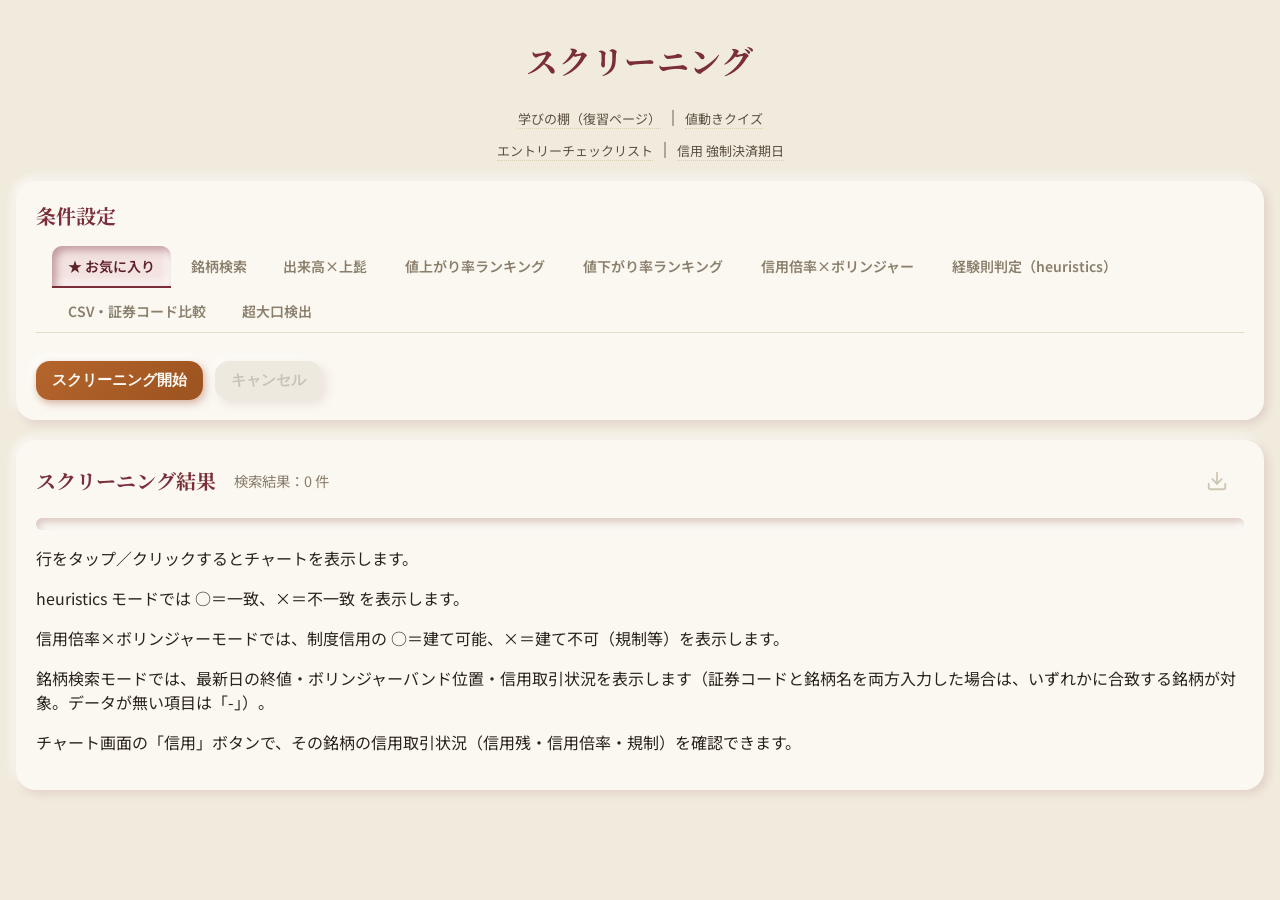
==== index.html @ 213afb53 "Add files via upload" ====
<!DOCTYPE html>
<html lang="ja">
<head>
  <meta charset="UTF-8">
  <title>スクリーニング</title>
  <meta name="viewport" content="width=device-width, initial-scale=1">

  <link rel="icon" href="assets/favicon.ico">
  <link rel="apple-touch-icon" sizes="180x180" href="assets/apple-touch-icon-v3.png">
  <link rel="apple-touch-icon-precomposed" sizes="180x180" href="assets/apple-touch-icon-v3.png">
  <!-- ============================
       apple-touch-icon について（2026-07 修正・複数回）

       [1回目の修正]
       旧仕様では favicon.ico（最大でも64x64までしか解像度を持たない）を
       apple-touch-icon としても兼用していたため、iOSの「ホーム画面に追加」機能が
       要求する180x180にアップスケールされ、ぼやけて表示されていた。
       さらに favicon.ico は角丸＋透過を持たせていたため、iOS側が透過部分を
       正しく扱えず縁が不自然に見える一因にもなっていた。
       apple-touch-icon.png は 180x180・透過なし（フルブリードの正方形）の
       専用画像とし、角丸のマスキングはiOS側に任せる想定で作成した。

       [2回目の修正]
       1回目の修正後も「解像度が変わらずぼやけて見える」という報告があった。
       画像ファイル自体（180x180・透過なし）は正しく生成できていたため、
       原因は画像ではなく iOS Safari 側のアイコンキャッシュと判断した。
       Safari は「ホーム画面に追加」時に取得したアイコンを、同一URLに対して
       長期間キャッシュする（サーバー側でファイルを更新しても、既にホーム画面に
       追加済みのアイコンや、Safari内部のキャッシュは自動的には更新されない）。
       対策として、ファイル名自体をバージョン付きに変更した
       （＝新しいURLとして扱われるため、既存のキャッシュと衝突しない）。
       あわせて apple-touch-icon-precomposed も同じ画像で追加（iOSの一部
       バージョン・キャッシュ状態でこちらが優先される場合があるための保険）。
       さらに、iOSが <link> タグを参照できなかった場合のフォールバックとして
       サイトルート直下にも同じ画像を apple-touch-icon.png という名前で
       配置している（Appleのドキュメントに基づく既定の探索パスへの対応。
       index.html と同じ階層に配置すること）。

       [3回目の修正：2026-07]
       2回目の修正後、「デザインは新しいものに変わっているが、依然として
       ぼやけて見える」という報告があった。これは新しいファイルが確実に
       端末へ届いていることを意味するため、キャッシュではなく画像自体の
       鮮明さを疑い、生成過程を見直した。
       旧生成過程は 4096px（4倍スーパーサンプリング）で描画 →
       1024pxへ縮小 → そこからさらに180pxへ縮小、という2段階リサイズだった。
       検証の結果、この2段階リサイズによる鮮明さへの実害は測定上ほぼ
       確認できなかった（エッジ部分の遷移ピクセル比率で比較して誤差程度）ため、
       画像生成自体が主原因である可能性は低いと判断している。
       とはいえリサイズ回数を減らすこと自体は理論上デメリットがないため、
       1440px（8倍スーパーサンプリング）で描画してから180pxへ直接1回で
       縮小する方式に変更し、わずかな改善余地も潰した
       （ファイル名を apple-touch-icon-v3.png に変更）。
       それでも改善しない場合、原因は画像ファイルではなく、
       ①端末のホーム画面に残っている旧アイコンのキャッシュ、
       ②iOS の「ホーム画面のカスタマイズ」設定（ティント/ダーク表示等）、
       のいずれかである可能性が高い。ユーザー側での確認手順は
       README（もしくはサポート窓口）に別途案内する。
  ============================ -->

  <!-- ============================
       Webフォント（セルフホスト）
       見出し/テーブルヘッダ: Noto Serif JP／本文: Noto Sans JP／数値: Inter
       実体は assets/fonts/fonts.css の @font-face 定義を参照
  ============================ -->
  <link rel="stylesheet" href="assets/fonts/fonts.css">

  <link rel="stylesheet" href="css/style.css">
  <!-- 情報モーダル（エントリーチェックリスト・強制決済期日）用。style.css は変更しない（2026-10 追加） -->
  <link rel="stylesheet" href="css/info-modal.css">

  <!-- ============================
       外部ライブラリ（必須）
  ============================ -->
  <script src="libs/xlsx.full.min.js"></script>
  <script src="libs/lightweight-charts.standalone.production.js"></script>

  <!-- ============================
       スクリーニング処理
  ============================ -->
  <script defer src="js/screening.js"></script>
  <!-- 信用取引パネル（チャートモーダル内。2026-09 追加）。chart-main.js が発火する
       chartModalOpened / chartModalClosed イベントで連動する（screening.js には依存しない） -->
  <script defer src="js/margin-panel.js"></script>

  <!-- ============================
       チャート関連
       ES Modules化（2026-07）：chart-indicators.js / chart-data.js /
       chart-price.js / chart-rci.js / chart-macd.js / chart-sync.js は
       chart-main.js から import され、依存関係はモジュール側で解決される。
       そのため <script> タグは type="module" のエントリーポイント
       （chart-main.js）1本のみでよい。
       type="module" のスクリプトは defer 相当（DOMパース後・文書内の
       出現順で実行）であり、旧来の defer 構成と読み込みタイミングは変わらない。
  ============================ -->
  <script type="module" src="js/chart/chart-main.js"></script>
  <!-- 情報モーダル（2026-10 追加）。chart-main.js とは互いに依存しない -->
  <script type="module" src="js/info/info-main.js"></script>
</head>

<body>
  <div class="app-container">

    <!-- ============================
         ヘッダー
    ============================ -->
    <header class="app-header">
      <h1>スクリーニング</h1>
      <!-- 復習ページへの導線（2026-09 追加。学びの棚：目次・しおり・メモ機能） -->
      <!-- 値動きクイズへの導線（2026-10 追加） -->
      <nav class="app-header-nav">
        <a href="pages/review.html">学びの棚（復習ページ）</a>
        ｜
        <a href="pages/quiz.html">値動きクイズ</a>
      </nav>
      <!-- 情報モーダルの起動ボタン（2026-10 追加。ページ遷移ではなくモーダルを開くため、リンクとは別の行に置く）。
           data-role="info-modal-open" / data-modal-target はフック属性（class はスタイル専用） -->
      <nav class="app-header-nav" aria-label="情報モーダル">
        <button id="entryChecklistOpenBtn" type="button" class="app-header-nav-btn"
                data-role="info-modal-open" data-modal-target="entryChecklistModal"
                aria-haspopup="dialog">エントリーチェックリスト</button>
        ｜
        <button id="marginDeadlineOpenBtn" type="button" class="app-header-nav-btn"
                data-role="info-modal-open" data-modal-target="marginDeadlineModal"
                aria-haspopup="dialog">信用 強制決済期日</button>
      </nav>
    </header>

    <!-- ============================
         条件設定
    ============================ -->
    <section class="card controls-card">
      <h2>条件設定</h2>

      <!-- ============================
           条件設定ローディングオーバーレイ
      ============================ -->
      <div id="controlsLoadingOverlay" class="loading-overlay hidden">
        <div class="spinner"></div>
        <p>日付データ取得中…</p>
      </div>

      <!-- ============================
           モード切替タブ
      ============================ -->
      <div class="mode-tabs" role="tablist">
        <label class="mode-tab">
          <input type="radio" name="searchMode" value="favorite" checked>
          <span>★ お気に入り</span>
        </label>
        <label class="mode-tab">
          <input type="radio" name="searchMode" value="symbolSearch">
          <span>銘柄検索</span>
        </label>
        <label class="mode-tab">
          <input type="radio" name="searchMode" value="ratio">
          <span>出来高×上髭<span data-role="favorite-tab-mark" data-favorite-mode="ratio"></span></span>
        </label>
        <label class="mode-tab">
          <input type="radio" name="searchMode" value="date">
          <span>値上がり率ランキング<span data-role="favorite-tab-mark" data-favorite-mode="date"></span></span>
        </label>
        <label class="mode-tab">
          <input type="radio" name="searchMode" value="dateDown">
          <span>値下がり率ランキング<span data-role="favorite-tab-mark" data-favorite-mode="dateDown"></span></span>
        </label>
        <label class="mode-tab">
          <input type="radio" name="searchMode" value="marginBb">
          <span>信用倍率×ボリンジャー<span data-role="favorite-tab-mark" data-favorite-mode="marginBb"></span></span>
        </label>
        <label class="mode-tab">
          <input type="radio" name="searchMode" value="heuristics">
          <span>経験則判定（heuristics）</span>
        </label>
        <label class="mode-tab">
          <input type="radio" name="searchMode" value="compare">
          <span>CSV・証券コード比較</span>
        </label>
        <label class="mode-tab">
          <input type="radio" name="searchMode" value="block">
          <span>超大口検出<span data-role="favorite-tab-mark" data-favorite-mode="block"></span></span>
        </label>
      </div>

      <!-- ============================
           モードごとの条件パネル
           表示・非表示は style.css の .mode-panel（:has() セレクタ）で切り替える。
           JS 側の状態管理（initSearchMode）は変更していない。
      ============================ -->
      <div class="mode-panels">

        <!-- モード：出来高 × 上髭 -->
        <div class="mode-panel" data-mode="ratio">
          <div class="mode-conditions" id="ratioConditions">
            <label>出来高倍率以上
              <input id="volumeRatio" type="number" value="5" step="0.5">
            </label>
            <label>上髭実体比以上
              <input id="shadowRatio" type="number" value="1" step="0.5">
            </label>
            <label>出来高以上
              <input id="minVolume" type="number" value="1000000" step="100000" min="0">
            </label>
            <label>日付
              <select id="ratioDateSelect"></select>
            </label>
            <div data-exclude-markets-slot></div>

            <button type="button" id="ratioFavoriteBtn" class="btn ghost favorite-toggle-btn" data-favorite-mode="ratio" data-role="favorite-toggle-btn" title="お気に入りに登録">☆</button>
          </div>
        </div>

        <!-- モード：値上がり率ランキング -->
        <div class="mode-panel" data-mode="date">
          <div class="mode-conditions" id="dateConditions">
            <label>日付
              <select id="dateSelect" disabled></select>
            </label>

            <button type="button" id="dateFavoriteBtn" class="btn ghost favorite-toggle-btn" data-favorite-mode="date" data-role="favorite-toggle-btn" title="お気に入りに登録">☆</button>
          </div>
        </div>

        <!-- モード：値下がり率ランキング（API は date_ranking + ranking_direction=down。値上がり率ランキングの逆順） -->
        <div class="mode-panel" data-mode="dateDown">
          <div class="mode-conditions" id="dateDownConditions">
            <label>日付
              <select id="dateDownSelect" disabled></select>
            </label>

            <button type="button" id="dateDownFavoriteBtn" class="btn ghost favorite-toggle-btn" data-favorite-mode="dateDown" data-role="favorite-toggle-btn" title="お気に入りに登録">☆</button>
          </div>
        </div>

        <!-- モード：信用倍率 × ボリンジャーバンド（信用の実値は最新の margin アーカイブを参照） -->
        <div class="mode-panel" data-mode="marginBb">
          <div class="mode-conditions" id="marginBbConditions">
            <label>信用倍率以上（倍）
              <input id="marginBbRatio" type="number" value="5" step="0.5" min="0.1" disabled>
            </label>
            <label>買残以上（株）
              <input id="marginBbMinBuyBalance" type="number" value="100000" step="10000" min="0" disabled>
            </label>
            <label>ボリンジャーバンドのエリア
              <select id="marginBbZoneSelect" disabled>
                <option value="upper3" selected>+3σ以上</option>
                <option value="upper2">+2σ以上</option>
                <option value="upper1">+1σ以上</option>
              </select>
            </label>
            <label>日付
              <select id="marginBbDateSelect" disabled></select>
            </label>
            <div data-exclude-markets-slot></div>

            <button type="button" id="marginBbFavoriteBtn" class="btn ghost favorite-toggle-btn" data-favorite-mode="marginBb" data-role="favorite-toggle-btn" title="お気に入りに登録">☆</button>
          </div>
        </div>

        <!-- モード：銘柄検索（証券コード完全一致・銘柄名あいまい検索。両方入力時は OR 条件）。
             結果の列構成は marginBb と同一。基準日は常に最新日（日付セレクタなし）。
             詳細は仕様書.md の scripts.screening.ui.modes.symbolSearch を参照 -->
        <div class="mode-panel" data-mode="symbolSearch">
          <div class="mode-conditions" id="symbolSearchConditions">
            <label>証券コード（4桁・カンマ区切りで複数可・完全一致）
              <input id="symbolSearchCodes" type="text" placeholder="例: 7203,9984" autocomplete="off" disabled>
            </label>
            <label>銘柄名（あいまい検索）
              <input id="symbolSearchName" type="text" placeholder="例: トヨタ" maxlength="50" autocomplete="off" disabled>
            </label>
          </div>
        </div>

        <!-- モード：経験則判定 -->
        <div class="mode-panel" data-mode="heuristics">
          <div class="mode-conditions" id="heuristicsConditions">
            <label>日付
              <select id="heuristicsDateSelect" disabled></select>
            </label>
            <label>証券コード（任意・4桁・カンマ区切りで複数可）
              <input id="heuristicsCodes" type="text" placeholder="例: 7203,9984" disabled>
            </label>
            <div data-exclude-markets-slot></div>
          </div>
        </div>

        <!-- モード：CSV/証券コード比較 -->
        <div class="mode-panel" data-mode="compare">
          <div class="mode-conditions" id="compareConditions">
            <fieldset class="compare-source-fieldset" disabled>
              <legend>入力方法</legend>
              <label class="compare-source-option">
                <input type="radio" name="compareSource" value="csv" checked>
                <span class="compare-source-label">CSVアップロード</span>
                <input type="file" id="compareCsvFile" accept=".csv">
              </label>
              <label class="compare-source-option">
                <input type="radio" name="compareSource" value="code">
                <span class="compare-source-label">証券コード指定</span>
                <input type="text" id="compareCodes" placeholder="例: 7203,9984">
              </label>
            </fieldset>
            <fieldset class="compare-date-fieldset" disabled>
              <legend>比較期間</legend>
              <label>比較元日付
                <select id="compareFromDate"></select>
              </label>
              <span class="compare-date-arrow">→</span>
              <label>比較先日付
                <select id="compareToDateSelect"></select>
              </label>
              <label class="compare-all-market-days-option">
                <input type="checkbox" id="compareAllMarketDays">
                比較先日付までの全営業日と比較する
              </label>
            </fieldset>
          </div>
        </div>

        <!-- モード：超大口検出 -->
        <div class="mode-panel" data-mode="block">
          <div class="mode-conditions" id="blockConditions">
            <label>日付（1分足の取得制約上、直近の取引日のみ選択可）
              <select id="blockDateSelect" disabled></select>
            </label>
            <label>検出しきい値（億円）以上
              <input id="blockThresholdYen" type="number" value="1" step="0.1" min="0.1" disabled>
            </label>
            <label>事前絞り込み候補数（日次売買代金の上位）
              <input id="blockCandidateLimit" type="number" value="50" step="10" min="1" disabled>
            </label>
            <div data-exclude-markets-slot></div>

            <button type="button" id="blockFavoriteBtn" class="btn ghost favorite-toggle-btn" data-favorite-mode="block" data-role="favorite-toggle-btn" title="お気に入りに登録">☆</button>
          </div>
        </div>

        <!-- モード：お気に入り（2026-09 追加。各モードの☆ボタンで保存した条件を、
             実行のたびに最新の日付で一括実行する。対象外のモード（compare・
             heuristics）とその理由は screening.js の FAVORITE_MODES 定義・
             main.py の ALLOWED_FAVORITE_MODES を参照。 -->
        <div class="mode-panel" data-mode="favorite">
          <div class="mode-conditions" id="favoriteConditions">
            <p class="hint">各モードの条件パネルにある☆ボタンで登録した条件を、実行のたびに最新の日付で一括実行します（保存した日付そのものではなく、実行時点の最新日付を使用します）。</p>
            <p id="favoriteEmpty" class="hint">お気に入り登録された条件がありません。各モードの条件パネルにある☆ボタンから登録してください。</p>
            <div id="favoriteList" class="favorite-list"></div>
          </div>
        </div>
      </div>
      
      <div class="buttons-row">
        <button id="startBtn" class="btn primary">スクリーニング開始</button>
        <button id="cancelBtn" class="btn secondary" disabled>キャンセル</button>
        <span id="elapsedTime" class="elapsed-time"></span>
      </div>
    </section>

    <!-- ============================
         結果テーブル
    ============================ -->
    <section id="resultSection" class="card table-card">
      <div class="result-section-header">
        <h2>スクリーニング結果</h2>
        <span id="resultCount" class="result-count">検索結果：0 件</span>
        <span id="compareMatchRate" class="result-count compare-match-rate hidden"></span>
        <button id="csvDownloadBtn" class="btn ghost csv-download-btn" title="CSVダウンロード" disabled>
          <!-- ダウンロードアイコン（SVG / Material Design "download" 相当） -->
          <svg xmlns="http://www.w3.org/2000/svg" width="22" height="22" viewBox="0 0 24 24"
               fill="none" stroke="currentColor" stroke-width="2"
               stroke-linecap="round" stroke-linejoin="round" aria-hidden="true">
            <path d="M21 15v4a2 2 0 0 1-2 2H5a2 2 0 0 1-2-2v-4"/>
            <polyline points="7 10 12 15 17 10"/>
            <line x1="12" y1="15" x2="12" y2="3"/>
          </svg>
        </button>
      </div>

      <div id="loadingOverlay" class="loading-overlay hidden">
        <div class="spinner"></div>
        <p>サーバーへリクエスト中…</p>
      </div>

      <!-- ============================
           固定ヘッダ＋本体テーブルを1枚のトレイとして見せるラッパー
           （凹型のニューモーフィズム表現。内部の #resultTableStickyWrap /
             #resultTableScrollOuter の id・構造・screening.js からの
             参照方法は変更していない）
      ============================ -->
      <div class="table-well" id="singleResultWell">

        <!-- 固定ヘッダ専用テーブル -->
        <div class="table-header-sticky" id="resultTableStickyWrap">
          <table id="resultTableSticky" class="result-table">
            <thead id="resultHeaderSticky"></thead>
          </table>
        </div>

        <!-- 本体テーブル（横スクロール） -->
        <div class="table-scroll-outer" id="resultTableScrollOuter">
          <table id="resultTable" class="result-table">
            <thead id="resultHeaderBody" aria-hidden="true"></thead>
            <tbody></tbody>
          </table>
        </div>

      </div>

      <!-- お気に入りモード専用の結果表示エリア（2026-09 追加）。
           条件ごとに見出し付きの表を縦に並べる。#singleResultWell（上記）は使わず、
           screening.js の runFavoriteScreening() が renderFavoriteResults() を通じて
           buildFavoriteSectionEl() で1条件につき1つの favorite-section ブロックを追加する。
           各ブロックの <thead> は position: sticky; top: 0 とし（.favorite-section-scroll
           内で完結する単純なCSS指定のみで、#resultTableStickyWrap のような固定ヘッダ専用の
           二重テーブル・JSでの列幅/横スクロール同期は行わない）、複数ブロックが縦に並んでも
           ブラウザの sticky の標準動作により、スクロール中は各ブロックの見出しが上部に留まり、
           次のブロックへ差し掛かると自然に入れ替わる。
           トレードオフとして、通常の結果テーブルにある「コード・銘柄名列の横スクロール中の
           固定表示」はお気に入りモードでは提供しない（横スクロールすると隠れる）。詳細は
           仕様書.md の scripts.screening.ui.modes.favorite を参照。 -->
      <div id="favoriteResultsContainer" class="favorite-results-container hidden"></div>

      <p class="hint">行をタップ／クリックするとチャートを表示します。</p>
      <p class="hint">heuristics モードでは ○＝一致、×＝不一致 を表示します。</p>
      <p class="hint">信用倍率×ボリンジャーモードでは、制度信用の ○＝建て可能、×＝建て不可（規制等）を表示します。</p>
      <p class="hint">銘柄検索モードでは、最新日の終値・ボリンジャーバンド位置・信用取引状況を表示します（証券コードと銘柄名を両方入力した場合は、いずれかに合致する銘柄が対象。データが無い項目は「-」）。</p>
      <p class="hint">チャート画面の「信用」ボタンで、その銘柄の信用取引状況（信用残・信用倍率・規制）を確認できます。</p>
    </section>

    <!-- ============================
         チャートモーダル
    ============================ -->
    <div id="chartModal" class="modal">
      <div class="modal-backdrop" id="chartModalBackdrop"></div>

      <div class="modal-content">

        <div class="modal-header">
          <div id="chartHeaderLeft"></div>

          <div id="chartHeaderNav">
            <div class="timeframe-selector">
              <label><input type="radio" name="timeframe" value="1d" checked> 日足</label>
              <label><input type="radio" name="timeframe" value="1wk"> 週足</label>
              <label><input type="radio" name="timeframe" value="1mo"> 月足</label>
            </div>

            <button id="marginInfoBtn" type="button" class="btn small"
                    aria-expanded="false" aria-controls="marginInfoPanel"
                    title="信用残・信用倍率・規制の状況を表示">信用</button>
            <button id="prevChartBtn" class="btn small">前へ</button>
            <button id="nextChartBtn" class="btn small">次へ</button>
          </div>

          <button id="closeChartBtn" class="btn ghost">✕</button>
        </div>

        <div class="modal-body">

          <div id="chartLoadingOverlay">
            <div class="spinner"></div>
            <p>チャートデータ取得中…</p>
          </div>

          <!-- 2026-09：価格・RCI・MACD を1つの LightweightCharts インスタンスの
               3ペインへ統合したため、#rciContainer / #macdContainer を廃止した。
               （時間軸の3重描画・十字カーソルの非同期・価格軸幅の不揃いを解消） -->
          <div id="chartContainer"></div>

          <!-- 信用取引パネル（2026-09 追加）。JS からは id でのみ取得する。
               表示切替は class="hidden"（chartSettingsModal と同じ方式） -->
          <section id="marginInfoPanel" class="margin-info-panel hidden" aria-label="信用取引情報">
            <div id="marginInfoBody"></div>
          </section>

          <div id="chartSettingsBtn" class="chart-settings-btn">⚙️</div>

          <div id="chartSettingsModal" class="chart-settings-modal hidden">
            <!-- data-indicator-group：chart-main.js がトグルを一括取得するためのフック
                 （conventions.domHookAttributes。class はスタイル専用）。
                 値は chart-price.js のインジケータ記述子の key と一致させること。
                 2026-09：初期表示を「ローソク足＋出来高＋MA」に絞り、
                 ボリンジャーバンド・一目均衡表は既定 OFF（checked を外した）。
                 価格ペインに常時13本の線が重なることが可読性低下の主因だったため。
                 なお前回の選択状態は localStorage に保存され、次回開いた際に復元される。 -->
            <div class="settings-content">
              <label><input type="checkbox" id="toggleCandles" data-indicator-group="candle" checked> ローソク足を表示</label>
              <label><input type="checkbox" id="toggleVolume" data-indicator-group="volume" checked> 出来高を表示</label>
              <label><input type="checkbox" id="toggleMA" data-indicator-group="ma" checked> 移動平均線（MA）を表示</label>
              <label><input type="checkbox" id="toggleBB" data-indicator-group="bb"> ボリンジャーバンドを表示</label>
              <label><input type="checkbox" id="toggleIchimoku" data-indicator-group="ichimoku"> 一目均衡表を表示</label>
            </div>
          </div>

        </div>
      </div>
    </div>

    <!-- ============================
         エントリーチェックリスト（2026-10 追加）
         JS からは id / data-* のみで取得する。開閉は data-open 属性（CSS 専用フック）。
         表示内容は js/info/entry-checklist-data.js の定数から描画される。
    ============================ -->
    <div id="entryChecklistModal" class="modal info-modal" data-role="info-modal"
         role="dialog" aria-modal="true" aria-labelledby="entryChecklistTitle" tabindex="-1">
      <div class="modal-backdrop" data-role="info-modal-close"></div>
      <div class="modal-content">
        <div class="modal-header">
          <h2 id="entryChecklistTitle" class="info-modal-title">エントリーチェックリスト</h2>
          <button type="button" class="btn ghost" data-role="info-modal-close" aria-label="閉じる">✕</button>
        </div>
        <div class="modal-body info-modal-body">
          <section id="entryChecklistSummary" class="entry-checklist-summary" aria-live="polite"></section>
          <div id="entryChecklistBody"></div>
          <div class="info-modal-actions">
            <button id="entryChecklistResetBtn" type="button" class="btn secondary small">チェックをすべて解除</button>
          </div>
          <p class="info-modal-hint">自分で決めた基準に照らした確認用の表示であり、売買の推奨ではありません。チェックはリロードすると初期状態に戻ります。</p>
        </div>
      </div>
    </div>

    <!-- ============================
         信用取引 強制決済期日（2026-10 追加）
         表示内容は js/info/margin-deadline-data.js の定数から描画される。
    ============================ -->
    <div id="marginDeadlineModal" class="modal info-modal" data-role="info-modal"
         role="dialog" aria-modal="true" aria-labelledby="marginDeadlineTitle" tabindex="-1">
      <div class="modal-backdrop" data-role="info-modal-close"></div>
      <div class="modal-content">
        <div class="modal-header">
          <h2 id="marginDeadlineTitle" class="info-modal-title">信用取引 強制決済期日</h2>
          <button type="button" class="btn ghost" data-role="info-modal-close" aria-label="閉じる">✕</button>
        </div>
        <div class="modal-body info-modal-body">
          <p id="marginDeadlineUpdatedEl" class="info-modal-hint"></p>
          <div id="marginDeadlineBody"></div>
          <p class="info-modal-hint">掲載内容は各社の公式情報を自分で確認した時点のものです。条件は変更されることがあるため、取引前に必ず各社の公式ページでご確認ください。</p>
        </div>
      </div>
    </div>

  </div>
</body>
</html>
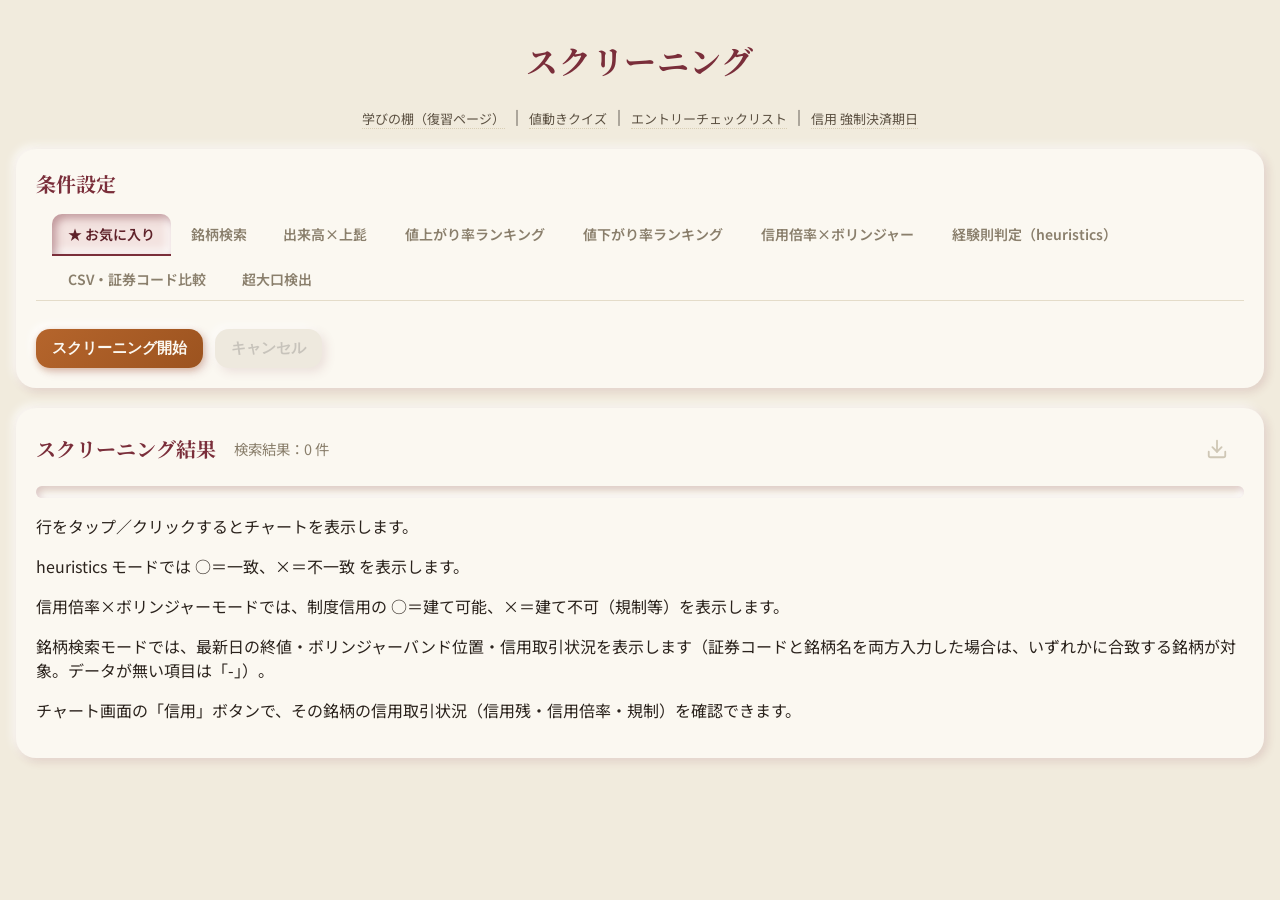
==== commit 18bfe6bc: "Add files via upload" ====
--- a/index.html
+++ b/index.html
@@ -107,14 +107,13 @@
       <h1>スクリーニング</h1>
       <!-- 復習ページへの導線（2026-09 追加。学びの棚：目次・しおり・メモ機能） -->
       <!-- 値動きクイズへの導線（2026-10 追加） -->
+      <!-- 情報モーダルの起動ボタン（2026-10 追加）。
+           data-role="info-modal-open" / data-modal-target はフック属性（class はスタイル専用） -->
       <nav class="app-header-nav">
         <a href="pages/review.html">学びの棚（復習ページ）</a>
         ｜
         <a href="pages/quiz.html">値動きクイズ</a>
-      </nav>
-      <!-- 情報モーダルの起動ボタン（2026-10 追加。ページ遷移ではなくモーダルを開くため、リンクとは別の行に置く）。
-           data-role="info-modal-open" / data-modal-target はフック属性（class はスタイル専用） -->
-      <nav class="app-header-nav" aria-label="情報モーダル">
+        ｜
         <button id="entryChecklistOpenBtn" type="button" class="app-header-nav-btn"
                 data-role="info-modal-open" data-modal-target="entryChecklistModal"
                 aria-haspopup="dialog">エントリーチェックリスト</button>
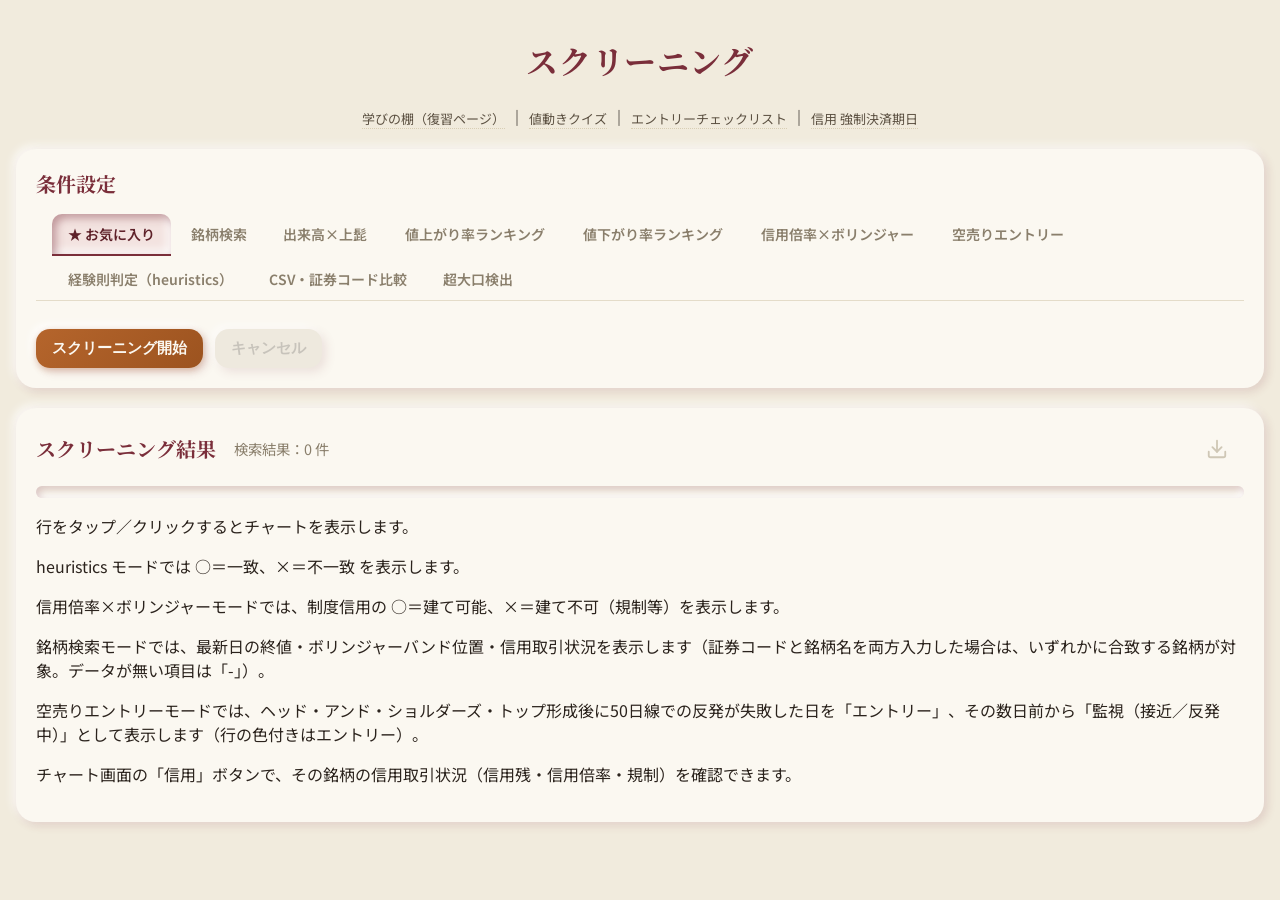
==== commit 3f324ae3: "Add files via upload" ====
--- a/index.html
+++ b/index.html
@@ -167,6 +167,10 @@
           <span>信用倍率×ボリンジャー<span data-role="favorite-tab-mark" data-favorite-mode="marginBb"></span></span>
         </label>
         <label class="mode-tab">
+          <input type="radio" name="searchMode" value="shortEntry">
+          <span>空売りエントリー</span>
+        </label>
+        <label class="mode-tab">
           <input type="radio" name="searchMode" value="heuristics">
           <span>経験則判定（heuristics）</span>
         </label>
@@ -252,6 +256,24 @@
             <div data-exclude-markets-slot></div>
 
             <button type="button" id="marginBbFavoriteBtn" class="btn ghost favorite-toggle-btn" data-favorite-mode="marginBb" data-role="favorite-toggle-btn" title="お気に入りに登録">☆</button>
+          </div>
+        </div>
+
+        <!-- モード：空売りエントリー検出（ヘッド・アンド・ショルダーズ・トップ形成後に50日線で反発が失敗した日を検出）。
+             scripts/short_entry.js が生成した日次アーカイブ（data/short_entry/）を参照する。
+             favorite 対象外（☆ボタンなし）。詳細は仕様書.md を参照 -->
+        <div class="mode-panel" data-mode="shortEntry">
+          <div class="mode-conditions" id="shortEntryConditions">
+            <label>日付
+              <select id="shortEntryDateSelect" disabled></select>
+            </label>
+            <label>表示対象
+              <select id="shortEntryStageSelect" disabled>
+                <option value="all" selected>監視＋エントリー</option>
+                <option value="entry">エントリーのみ</option>
+              </select>
+            </label>
+            <div data-exclude-markets-slot></div>
           </div>
         </div>
 
@@ -421,6 +443,7 @@
       <p class="hint">heuristics モードでは ○＝一致、×＝不一致 を表示します。</p>
       <p class="hint">信用倍率×ボリンジャーモードでは、制度信用の ○＝建て可能、×＝建て不可（規制等）を表示します。</p>
       <p class="hint">銘柄検索モードでは、最新日の終値・ボリンジャーバンド位置・信用取引状況を表示します（証券コードと銘柄名を両方入力した場合は、いずれかに合致する銘柄が対象。データが無い項目は「-」）。</p>
+      <p class="hint">空売りエントリーモードでは、ヘッド・アンド・ショルダーズ・トップ形成後に50日線での反発が失敗した日を「エントリー」、その数日前から「監視（接近／反発中）」として表示します（行の色付きはエントリー）。</p>
       <p class="hint">チャート画面の「信用」ボタンで、その銘柄の信用取引状況（信用残・信用倍率・規制）を確認できます。</p>
     </section>
 
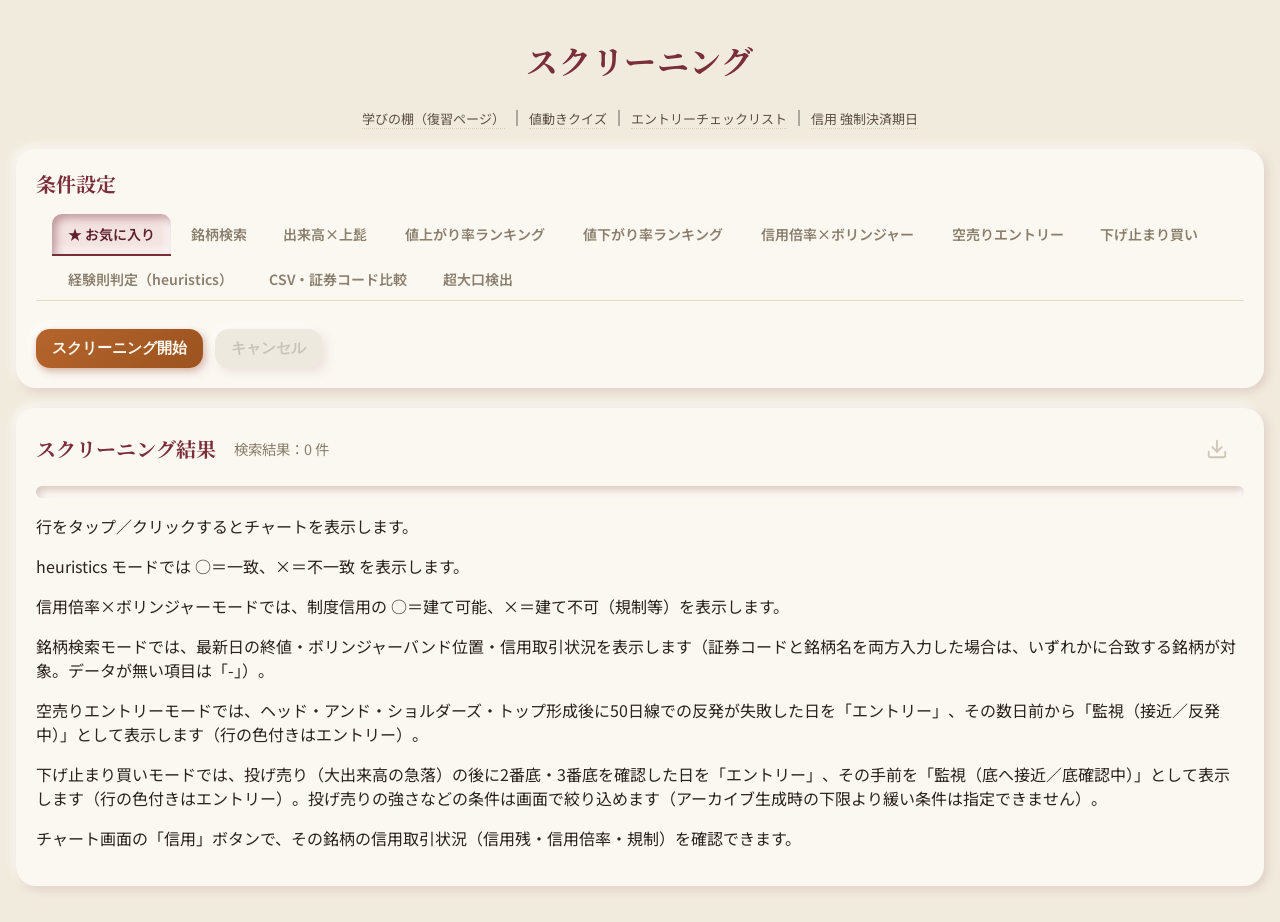
==== commit 7ccdef98: "Add files via upload" ====
--- a/index.html
+++ b/index.html
@@ -171,6 +171,10 @@
           <span>空売りエントリー</span>
         </label>
         <label class="mode-tab">
+          <input type="radio" name="searchMode" value="bottomEntry">
+          <span>下げ止まり買い</span>
+        </label>
+        <label class="mode-tab">
           <input type="radio" name="searchMode" value="heuristics">
           <span>経験則判定（heuristics）</span>
         </label>
@@ -271,6 +275,62 @@
               <select id="shortEntryStageSelect" disabled>
                 <option value="all" selected>監視＋エントリー</option>
                 <option value="entry">エントリーのみ</option>
+              </select>
+            </label>
+            <div data-exclude-markets-slot></div>
+          </div>
+        </div>
+
+        <!-- モード：下げ止まり買い（投げ売り後の2番底・3番底の確認を、接近・底確認中・エントリーの段階で検出）。
+             scripts/bottom_entry.js が生成した日次アーカイブ（data/bottom_entry/）を参照する。
+             favorite 対象外（☆ボタンなし）。詳細は仕様書.md を参照 -->
+        <div class="mode-panel" data-mode="bottomEntry">
+          <div class="mode-conditions" id="bottomEntryConditions">
+            <label>日付
+              <select id="bottomEntryDateSelect" disabled></select>
+            </label>
+            <label>表示対象
+              <select id="bottomEntryStageSelect" disabled>
+                <option value="all" selected>監視＋エントリー</option>
+                <option value="entry">エントリーのみ</option>
+              </select>
+            </label>
+            <label>対象の底
+              <select id="bottomEntryBottomSelect" disabled>
+                <option value="all" selected>2番底・3番底</option>
+                <option value="2">2番底のみ</option>
+                <option value="3">3番底のみ</option>
+              </select>
+            </label>
+            <label>高値からの下落率
+              <select id="bottomEntryMinDropSelect" disabled>
+                <option value="15" selected>15%以上</option>
+                <option value="20">20%以上</option>
+                <option value="25">25%以上</option>
+                <option value="30">30%以上</option>
+              </select>
+            </label>
+            <label>投げ売り時の出来高
+              <select id="bottomEntryMinClimaxRatioSelect" disabled>
+                <option value="2">2倍以上</option>
+                <option value="3" selected>3倍以上</option>
+                <option value="4">4倍以上</option>
+                <option value="5">5倍以上</option>
+              </select>
+            </label>
+            <label>投げ売り直前の急落（5日）
+              <select id="bottomEntryMinClimaxDropSelect" disabled>
+                <option value="5">5%以上</option>
+                <option value="10" selected>10%以上</option>
+                <option value="15">15%以上</option>
+                <option value="20">20%以上</option>
+              </select>
+            </label>
+            <label>再テスト時の出来高（投げ売り日比）
+              <select id="bottomEntryMaxRetestVolSelect" disabled>
+                <option value="80">80%以下</option>
+                <option value="50" selected>50%以下</option>
+                <option value="30">30%以下</option>
               </select>
             </label>
             <div data-exclude-markets-slot></div>
@@ -444,6 +504,7 @@
       <p class="hint">信用倍率×ボリンジャーモードでは、制度信用の ○＝建て可能、×＝建て不可（規制等）を表示します。</p>
       <p class="hint">銘柄検索モードでは、最新日の終値・ボリンジャーバンド位置・信用取引状況を表示します（証券コードと銘柄名を両方入力した場合は、いずれかに合致する銘柄が対象。データが無い項目は「-」）。</p>
       <p class="hint">空売りエントリーモードでは、ヘッド・アンド・ショルダーズ・トップ形成後に50日線での反発が失敗した日を「エントリー」、その数日前から「監視（接近／反発中）」として表示します（行の色付きはエントリー）。</p>
+      <p class="hint">下げ止まり買いモードでは、投げ売り（大出来高の急落）の後に2番底・3番底を確認した日を「エントリー」、その手前を「監視（底へ接近／底確認中）」として表示します（行の色付きはエントリー）。投げ売りの強さなどの条件は画面で絞り込めます（アーカイブ生成時の下限より緩い条件は指定できません）。</p>
       <p class="hint">チャート画面の「信用」ボタンで、その銘柄の信用取引状況（信用残・信用倍率・規制）を確認できます。</p>
     </section>
 
--- a/css/style.css
+++ b/css/style.css
@@ -288,6 +288,8 @@
 .mode-tabs:has(input[value="block"]:checked) ~ .mode-panels .mode-panel[data-mode="block"],
 .mode-tabs:has(input[value="dateDown"]:checked) ~ .mode-panels .mode-panel[data-mode="dateDown"],
 .mode-tabs:has(input[value="marginBb"]:checked) ~ .mode-panels .mode-panel[data-mode="marginBb"],
+.mode-tabs:has(input[value="shortEntry"]:checked) ~ .mode-panels .mode-panel[data-mode="shortEntry"],
+.mode-tabs:has(input[value="bottomEntry"]:checked) ~ .mode-panels .mode-panel[data-mode="bottomEntry"],
 .mode-tabs:has(input[value="symbolSearch"]:checked) ~ .mode-panels .mode-panel[data-mode="symbolSearch"] {
   display: block;
 }
@@ -308,11 +310,15 @@
    フィールドセットのみ折り返して次行に表示する）
    ============================================================ */
 #ratioConditions,
+#shortEntryConditions,
+#bottomEntryConditions,
 #marginBbConditions {
   flex-wrap: wrap;
 }
 
 #ratioConditions [data-exclude-markets-slot],
+#shortEntryConditions [data-exclude-markets-slot],
+#bottomEntryConditions [data-exclude-markets-slot],
 #marginBbConditions [data-exclude-markets-slot] {
   flex: 1 1 100%;
 }
--- a/css/info-modal.css
+++ b/css/info-modal.css
@@ -39,7 +39,10 @@
   outline: none;
 }
 
+/* style.css の .modal .modal-content は content-box のため、スマホ（width: 100vw ＋ padding 8px）で
+   表示領域を左右 8px ずつはみ出し、余白が消える。情報モーダルだけ border-box にして収める */
 .info-modal .modal-content {
+  box-sizing: border-box;
   max-width: 760px;   /* 読み物・チェック用途のため、PC では横幅を絞る */
 }
 
@@ -55,7 +58,7 @@
 /* .modal .modal-body（flex column・overflow なし）をスクロール可能な本文領域にする */
 .modal .info-modal-body {
   overflow-y: auto;
-  padding: 8px 4px;
+  padding: 8px 4px calc(8px + env(safe-area-inset-bottom, 0px));   /* iPhone のホームインジケータ対策 */
 }
 
 .info-modal-body > * {
@@ -112,7 +115,7 @@
 
 .entry-checklist-section {
   min-width: 0;
-  margin: 0 0 12px;
+  margin: 10px 0 12px;
   padding: 10px 12px;
   border: none;
   border-radius: var(--radius-input);
@@ -147,6 +150,8 @@
 }
 
 .entry-checklist-required {
+  display: inline-block;
+  white-space: nowrap;   /* 「必須」が「必／須」と途中で折り返さないように */
   margin-left: 6px;
   padding: 0 4px;
   font-size: 11px;
@@ -156,66 +161,258 @@
 }
 
 /* ------------------------------------------------------------
-   信用取引 強制決済期日一覧
+   信用取引 強制決済スケジュール
+   優先順位：①追証発生からの営業日数（表頭・太字）→ ②日付の例（その下に小さく）
+   iPhone など狭い画面を基準に設計し、@media は使わない：
+   ・スケジュール表は列が少ない（証券会社名＋2〜3列）ため、そのまま収める
+   ・各社の条件表は縦積みにせず、表の中だけ上下左右にスクロールするグリッドにする
+     （見出し行と証券会社名の列は position: sticky で固定）
+   JS が付ける data-kind（resolve / forced。チップの色分け）・data-stale（最終確認日が古い／不明）が
+   CSS 専用フック。
    ------------------------------------------------------------ */
-.margin-deadline-broker {
-  margin-bottom: 14px;
-  padding: 10px 12px;
+#marginDeadlineBody {
+  display: flex;
+  flex-direction: column;
+  gap: 14px;   /* 区画（日付例・スケジュール表・条件表・メモ）の間隔 */
+}
+
+.margin-deadline-section-title {
+  margin: 0 0 2px;
+  font-size: 14px;
+  color: var(--color-accent-primary);
+}
+
+.margin-deadline-section .info-modal-hint {
+  margin-bottom: 6px;
+}
+
+.margin-deadline-example {
+  padding: 8px 12px;
+  border-radius: var(--radius-input);
+  background: var(--color-bg-table-row);
+  border: 1px solid var(--color-border);
+}
+
+.margin-deadline-example-title {
+  margin: 0 0 2px;
+  font-weight: 700;
+}
+
+/* ---- 表の共通部分 ----
+   sticky のセルで罫線が消えないよう、border-collapse: separate ＋ 右・下の罫線で組む */
+.margin-deadline-table-wrap {
+  overflow-x: auto;
   border: 1px solid var(--color-border);
   border-radius: var(--radius-input);
+}
+
+.margin-deadline-table {
+  width: 100%;
+  border-collapse: separate;
+  border-spacing: 0;
+  font-size: 13px;
   background: var(--color-bg-table-row);
 }
 
-.margin-deadline-broker-head {
-  display: flex;
-  flex-wrap: wrap;
-  align-items: baseline;
-  gap: 4px 12px;
-}
-
-.margin-deadline-broker-name {
-  margin: 0;
-  font-size: 16px;
+.margin-deadline-table th,
+.margin-deadline-table td {
+  padding: 8px 10px;
+  border-right: 1px solid var(--color-border);
+  border-bottom: 1px solid var(--color-border);
+  text-align: left;
+  vertical-align: top;
+}
+
+.margin-deadline-table th:last-child,
+.margin-deadline-table td:last-child {
+  border-right: none;
+}
+
+.margin-deadline-table tbody tr:last-child th,
+.margin-deadline-table tbody tr:last-child td {
+  border-bottom: none;
+}
+
+.margin-deadline-table thead th {
+  font-weight: 600;
+  color: var(--color-text-secondary);
+  white-space: nowrap;
+  border-bottom: 2px solid var(--color-border-input);
+}
+
+.margin-deadline-table tbody th {
+  font-weight: 700;
+}
+
+/* ---- スケジュール表（証券会社 × 営業日） ---- */
+.margin-deadline-schedule thead th:not(:first-child),
+.margin-deadline-schedule td {
+  text-align: center;
+}
+
+.margin-deadline-schedule th,
+.margin-deadline-schedule td {
+  vertical-align: middle;   /* 行が高い（チップが2つの）会社でも、会社名とチップの位置が揃う */
+}
+
+.margin-deadline-schedule td {
+  padding: 6px;
+}
+
+.margin-deadline-day-name {
+  display: block;
+  font-weight: 700;
+}
+
+.margin-deadline-day-date {
+  display: block;
+  font-size: 12px;
+  font-weight: 400;
+  color: var(--color-text-muted);
+}
+
+.margin-deadline-sub {
+  display: block;
+  font-size: 11px;
+  font-weight: 400;
+  color: var(--color-text-muted);
+}
+
+/* チップ：ラベル（小）と時刻（大。途中で折り返さない）の2段。解消期限＝緑系／強制決済＝赤系 */
+.margin-deadline-chip {
+  display: block;
+  margin: 2px 0;
+  padding: 3px 4px;
+  border-radius: 4px;
+  line-height: 1.25;
+}
+
+.margin-deadline-chip[data-kind="resolve"] {
+  background: var(--color-trend-down-bg);
+  border-left: 3px solid var(--color-trend-down-border);
+}
+
+.margin-deadline-chip[data-kind="forced"] {
+  background: var(--color-trend-up-bg);
+  border-left: 3px solid var(--color-trend-up-border);
+}
+
+.margin-deadline-chip-label {
+  display: block;
+  font-size: 11px;
+  color: var(--color-text-secondary);
+}
+
+.margin-deadline-chip-time {
+  display: block;
+  font-size: 14px;
+  font-weight: 700;
+  white-space: nowrap;
+}
+
+/* ---- 各社の条件表（グリッド：上下左右にスクロール。見出し行・証券会社名の列を固定） ---- */
+.margin-deadline-grid {
+  overflow: auto;
+  max-height: calc(var(--vh, 1vh) * 60);   /* --vh は chart-main.js が設定（iPhone の100vh問題の回避） */
+  -webkit-overflow-scrolling: touch;
+}
+
+.margin-deadline-details {
+  table-layout: fixed;
+  width: 100%;
+  min-width: 47em;   /* 列が潰れない最小幅。狭い画面ではこの幅のまま左右にスクロールする */
+}
+
+.margin-deadline-details thead th:nth-child(1) { width: 10em; }
+.margin-deadline-details thead th:nth-child(2) { width: 11em; }
+.margin-deadline-details thead th:nth-child(3) { width: 14em; }
+.margin-deadline-details thead th:nth-child(4) { width: 12em; }
+
+.margin-deadline-details thead th {
+  position: sticky;
+  top: 0;
+  z-index: 2;
+  background: var(--color-bg-table-row);
+}
+
+.margin-deadline-details tbody th {
+  position: sticky;
+  left: 0;
+  z-index: 1;
+  background: var(--color-bg-table-row);
+}
+
+.margin-deadline-details thead th:first-child {
+  left: 0;
+  z-index: 3;   /* 左上の角は、固定した行・列の両方より手前に出す */
+}
+
+.margin-deadline-detail-name {
+  display: block;
 }
 
 .margin-deadline-checked {
+  display: block;
+  font-size: 11px;
+  font-weight: 400;
+  color: var(--color-text-muted);
+  white-space: nowrap;
+}
+
+/* 最終確認日が古い／不明のとき JS が付ける data-stale（フラグ型）の目印 */
+.margin-deadline-stale {
+  display: block;
+  font-size: 11px;
+  font-weight: 700;
+  color: var(--color-accent-primary);
+}
+
+.margin-deadline-source {
+  display: inline-block;
+  padding: 2px 0;   /* タップしやすいように縦に余白を取る */
   font-size: 12px;
-  color: var(--color-text-muted);
-}
-
-/* JS が付けるフラグ型 data-stale（最終確認日が古い／不明）が CSS 専用フック */
-.margin-deadline-checked[data-stale] {
-  color: var(--color-accent-primary);
-  font-weight: 600;
-}
-
-.margin-deadline-product {
-  display: grid;
-  grid-template-columns: 7em minmax(0, 1fr);
-  gap: 2px 8px;
-  margin: 10px 0 0;
+  font-weight: 400;
+  color: var(--color-accent-primary);
+}
+
+.margin-deadline-detail-text {
+  display: block;
+  overflow-wrap: anywhere;
+}
+
+.margin-deadline-detail-sub {
+  display: block;
+  margin-top: 4px;
+  font-size: 12px;
+  color: var(--color-text-secondary);
+  overflow-wrap: anywhere;
+}
+
+/* ---- トレーダー視点のメモ ---- */
+.margin-deadline-notes {
+  padding: 8px 12px;
+  border-left: 4px solid var(--color-accent-primary);
+  border-radius: var(--radius-input);
+  background: var(--color-accent-primary-bg);
+}
+
+.margin-deadline-notes-title {
+  margin: 0 0 2px;
+  font-size: 14px;
+  color: var(--color-accent-primary);
+}
+
+.margin-deadline-notes-list {
+  margin: 6px 0 0;
+  padding: 0;
+  list-style: none;
   font-size: 13px;
 }
 
-.margin-deadline-product-label {
-  grid-column: 1 / -1;
-  margin: 0;
-  font-size: 14px;
-  color: var(--color-accent-primary);
-}
-
-.margin-deadline-product dt {
-  color: var(--color-text-secondary);
-}
-
-.margin-deadline-product dd {
-  margin: 0;
-  overflow-wrap: anywhere;
-}
-
-/* 600px は style.css の --bp-mobile と同じ値（一元管理できていない点は既知の課題） */
-@media (max-width: 600px) {
-  .margin-deadline-product {
-    grid-template-columns: 5.5em minmax(0, 1fr);
-  }
-}
+.margin-deadline-notes-item {
+  padding: 4px 0;
+}
+
+.margin-deadline-notes-item strong {
+  display: block;
+}
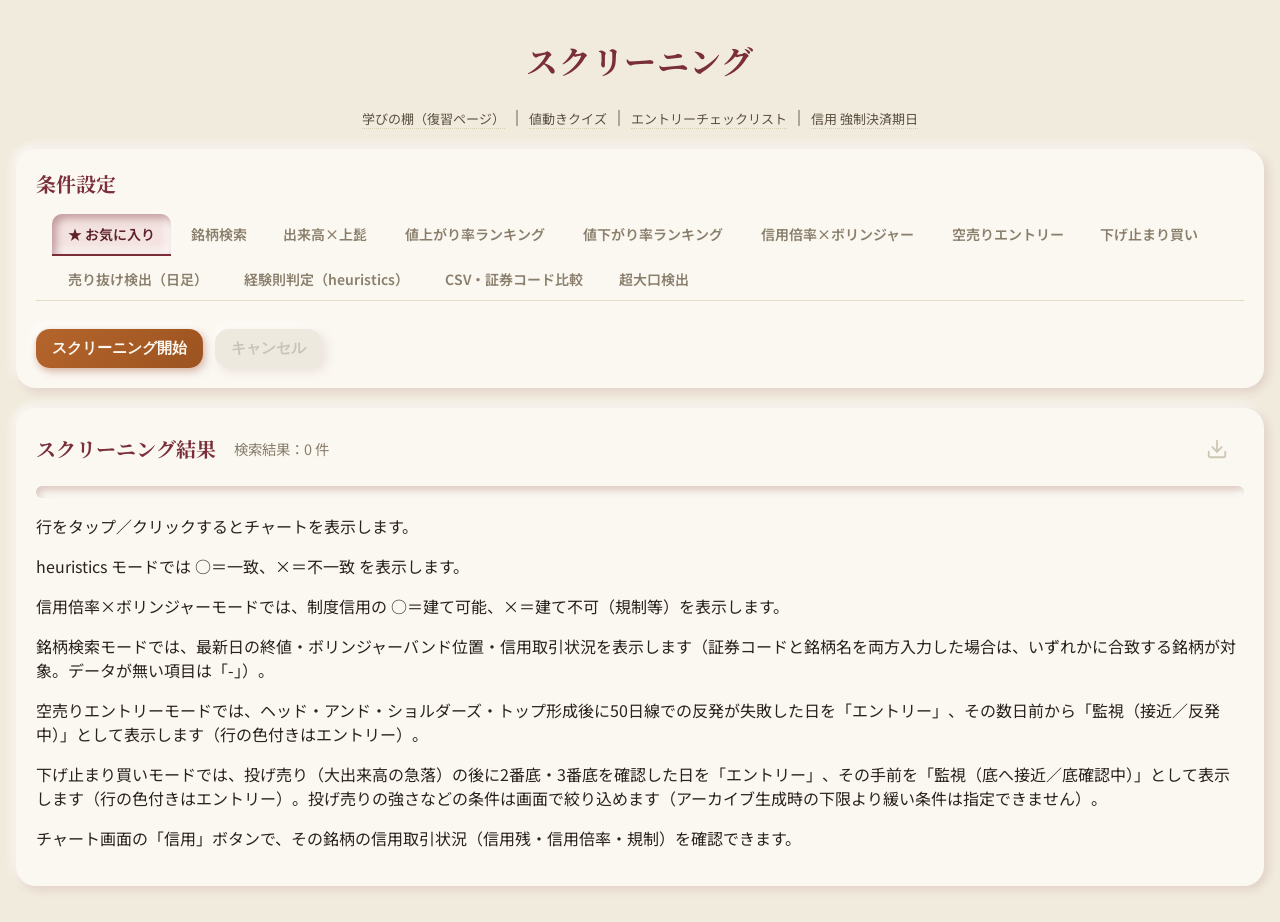
==== commit 9e03c2f0: "Add files via upload" ====
--- a/index.html
+++ b/index.html
@@ -175,6 +175,10 @@
           <span>下げ止まり買い</span>
         </label>
         <label class="mode-tab">
+          <input type="radio" name="searchMode" value="distribution">
+          <span>売り抜け検出（日足）</span>
+        </label>
+        <label class="mode-tab">
           <input type="radio" name="searchMode" value="heuristics">
           <span>経験則判定（heuristics）</span>
         </label>
@@ -331,6 +335,61 @@
                 <option value="80">80%以下</option>
                 <option value="50" selected>50%以下</option>
                 <option value="30">30%以下</option>
+              </select>
+            </label>
+            <div data-exclude-markets-slot></div>
+          </div>
+        </div>
+
+        <!-- モード：売り抜け検出（日足。高値圏で出来高を伴う大陰線が出現した日を検出）。
+             1分足ベースの「超大口検出（block）」とは別モード。
+             scripts/distribution.js が生成した日次アーカイブ（data/distribution/）を参照する。
+             favorite 対象外（☆ボタンなし）。詳細は仕様書.md を参照 -->
+        <div class="mode-panel" data-mode="distribution">
+          <div class="mode-conditions" id="distributionConditions">
+            <label>日付
+              <select id="distributionDateSelect" disabled></select>
+            </label>
+            <label>時価総額
+              <select id="distributionMinMarketCapSelect" disabled>
+                <option value="0" selected>指定なし</option>
+                <option value="100000000000">1,000億円以上</option>
+                <option value="500000000000">5,000億円以上</option>
+                <option value="1000000000000">1兆円以上</option>
+                <option value="3000000000000">3兆円以上</option>
+              </select>
+            </label>
+            <label>出来高（直前50日平均比）
+              <select id="distributionMinVolRatioSelect" disabled>
+                <option value="1.5">1.5倍以上</option>
+                <option value="2" selected>2倍以上</option>
+                <option value="3">3倍以上</option>
+                <option value="5">5倍以上</option>
+              </select>
+            </label>
+            <label>実体下落率（始値→終値）
+              <select id="distributionMinBodyDropSelect" disabled>
+                <option value="2">2%以上</option>
+                <option value="3" selected>3%以上</option>
+                <option value="5">5%以上</option>
+                <option value="7">7%以上</option>
+                <option value="10">10%以上</option>
+              </select>
+            </label>
+            <label>高値圏（前日終値が直近高値の）
+              <select id="distributionMaxHighGapSelect" disabled>
+                <option value="5">5%以内</option>
+                <option value="10" selected>10%以内</option>
+                <option value="15">15%以内</option>
+                <option value="20">20%以内</option>
+              </select>
+            </label>
+            <label>直前の上昇率（60日）
+              <select id="distributionMinRiseSelect" disabled>
+                <option value="10">10%以上</option>
+                <option value="20" selected>20%以上</option>
+                <option value="30">30%以上</option>
+                <option value="50">50%以上</option>
               </select>
             </label>
             <div data-exclude-markets-slot></div>
--- a/css/style.css
+++ b/css/style.css
@@ -290,6 +290,7 @@
 .mode-tabs:has(input[value="marginBb"]:checked) ~ .mode-panels .mode-panel[data-mode="marginBb"],
 .mode-tabs:has(input[value="shortEntry"]:checked) ~ .mode-panels .mode-panel[data-mode="shortEntry"],
 .mode-tabs:has(input[value="bottomEntry"]:checked) ~ .mode-panels .mode-panel[data-mode="bottomEntry"],
+.mode-tabs:has(input[value="distribution"]:checked) ~ .mode-panels .mode-panel[data-mode="distribution"],
 .mode-tabs:has(input[value="symbolSearch"]:checked) ~ .mode-panels .mode-panel[data-mode="symbolSearch"] {
   display: block;
 }
@@ -312,6 +313,7 @@
 #ratioConditions,
 #shortEntryConditions,
 #bottomEntryConditions,
+#distributionConditions,
 #marginBbConditions {
   flex-wrap: wrap;
 }
@@ -319,6 +321,7 @@
 #ratioConditions [data-exclude-markets-slot],
 #shortEntryConditions [data-exclude-markets-slot],
 #bottomEntryConditions [data-exclude-markets-slot],
+#distributionConditions [data-exclude-markets-slot],
 #marginBbConditions [data-exclude-markets-slot] {
   flex: 1 1 100%;
 }
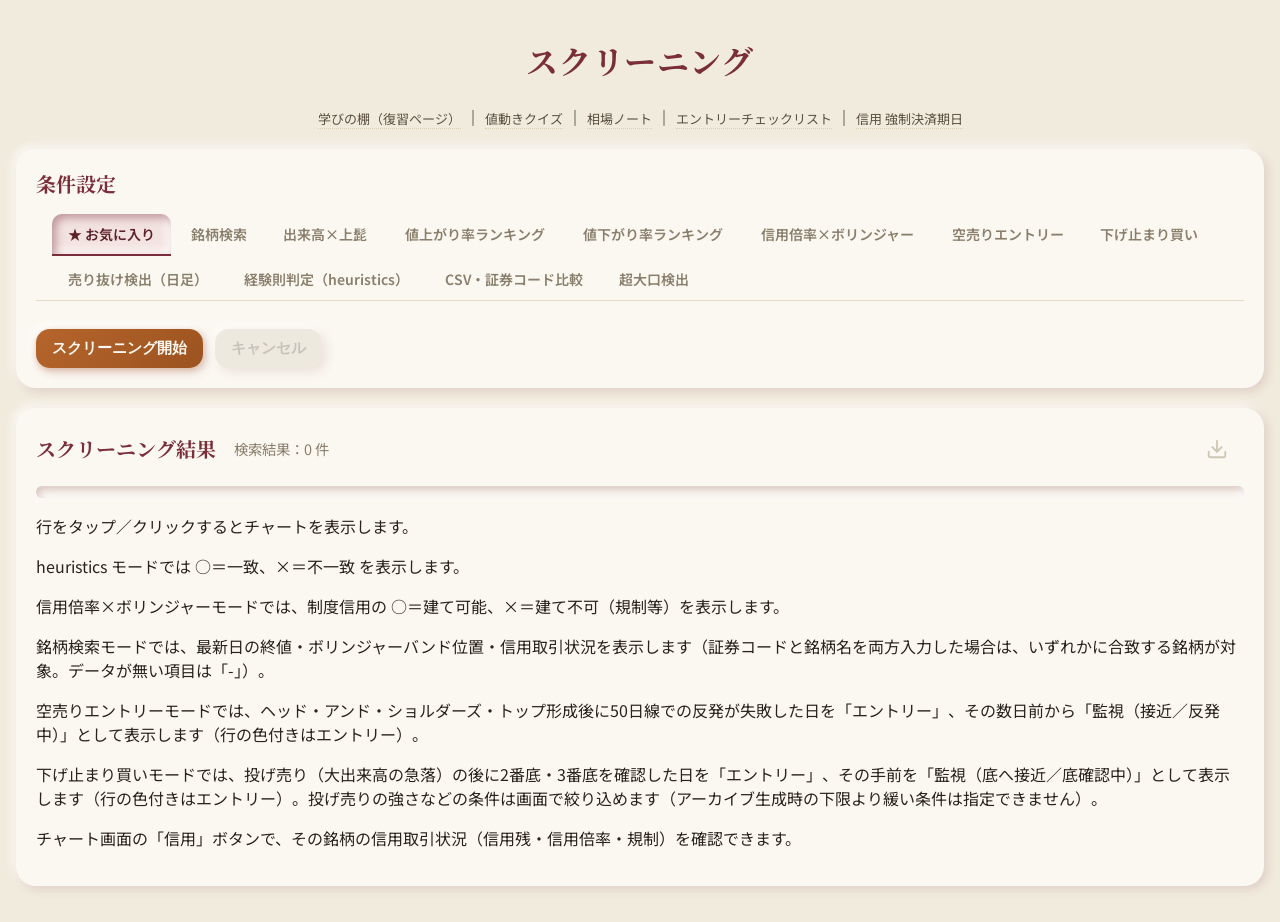
==== commit f295295a: "Add files via upload" ====
--- a/index.html
+++ b/index.html
@@ -107,12 +107,15 @@
       <h1>スクリーニング</h1>
       <!-- 復習ページへの導線（2026-09 追加。学びの棚：目次・しおり・メモ機能） -->
       <!-- 値動きクイズへの導線（2026-10 追加） -->
+      <!-- 相場ノートへの導線（2026-11 追加。メモ_X の内容を見返す読み物ページ） -->
       <!-- 情報モーダルの起動ボタン（2026-10 追加）。
            data-role="info-modal-open" / data-modal-target はフック属性（class はスタイル専用） -->
       <nav class="app-header-nav">
         <a href="pages/review.html">学びの棚（復習ページ）</a>
         ｜
         <a href="pages/quiz.html">値動きクイズ</a>
+        ｜
+        <a href="pages/notes.html">相場ノート</a>
         ｜
         <button id="entryChecklistOpenBtn" type="button" class="app-header-nav-btn"
                 data-role="info-modal-open" data-modal-target="entryChecklistModal"
